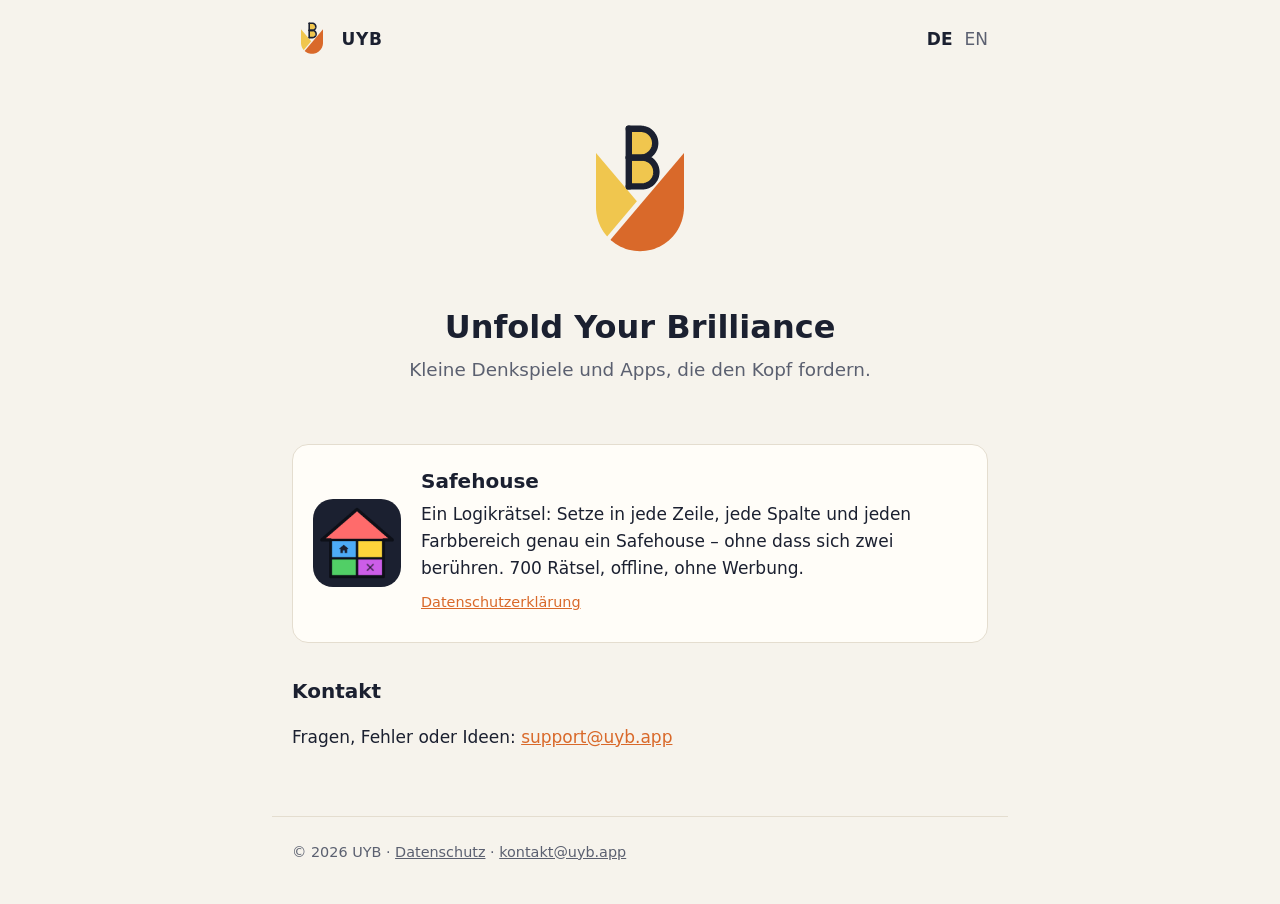
==== index.html @ 7bd93ede "Erste Fassung der UYB-Webseite (DE/EN) mit Datenschutzerklärung für Safehouse Co-Authored-By: Claude" ====
<!DOCTYPE html>
<html lang="de">
<head>
<meta charset="utf-8">
<meta name="viewport" content="width=device-width, initial-scale=1">
<title>UYB – Unfold Your Brilliance</title>
<meta name="description" content="UYB entwickelt kleine Denkspiele und Apps. Erste App: Safehouse, ein Logikrätsel.">
<link rel="icon" href="/assets/uyb.svg" type="image/svg+xml">
<link rel="alternate" hreflang="en" href="https://uyb.app/en/">
<link rel="stylesheet" href="/assets/style.css">
</head>
<body>
<header>
  <a class="home" href="/"><img src="/assets/uyb.svg" alt="">UYB</a>
  <nav class="lang"><a href="/" aria-current="page">DE</a><a href="/en/" lang="en">EN</a></nav>
</header>
<main>
  <section class="hero">
    <img src="/assets/uyb.svg" alt="UYB-Logo">
    <h1>Unfold Your Brilliance</h1>
    <p>Kleine Denkspiele und Apps, die den Kopf fordern.</p>
  </section>

  <section class="app">
    <img src="/assets/safehouse.png" alt="Safehouse-App-Symbol">
    <div>
      <h2>Safehouse</h2>
      <p>Ein Logikrätsel: Setze in jede Zeile, jede Spalte und jeden Farbbereich genau ein Safehouse – ohne dass sich zwei berühren. 700 Rätsel, offline, ohne Werbung.</p>
      <p class="small"><a href="/safehouse/datenschutz/">Datenschutzerklärung</a></p>
    </div>
  </section>

  <h2>Kontakt</h2>
  <p>Fragen, Fehler oder Ideen: <a href="mailto:support@uyb.app">support@uyb.app</a></p>
</main>
<footer>
  © 2026 UYB · <a href="/safehouse/datenschutz/">Datenschutz</a> · <a href="mailto:kontakt@uyb.app">kontakt@uyb.app</a>
</footer>
</body>
</html>
---- assets/style.css ----
:root{--bg:#f6f3ec;--fg:#1b2030;--muted:#5b6070;--accent:#d9692a;--card:#fffdf8;--line:#e4ddcf}
@media (prefers-color-scheme:dark){:root{--bg:#161a24;--fg:#f6f3ec;--muted:#a9adb8;--card:#1f2430;--line:#2d3342}}
*{box-sizing:border-box}
html{-webkit-text-size-adjust:100%}
body{margin:0;background:var(--bg);color:var(--fg);font:17px/1.6 system-ui,-apple-system,"Segoe UI",Roboto,sans-serif}
main{max-width:46rem;margin:0 auto;padding:2rem 1.25rem 3rem}
header{display:flex;align-items:center;justify-content:space-between;gap:1rem;max-width:46rem;margin:0 auto;padding:1.25rem 1.25rem 0}
header a.home{display:flex;align-items:center;gap:.6rem;color:inherit;text-decoration:none;font-weight:700;letter-spacing:.04em}
header img{width:40px;height:40px}
nav.lang a{color:var(--muted);text-decoration:none;margin-left:.75rem}
nav.lang a[aria-current]{color:var(--fg);font-weight:600}
h1{font-size:2rem;line-height:1.2;margin:1.5rem 0 .5rem}
h2{font-size:1.25rem;margin:2rem 0 .5rem}
a{color:var(--accent)}
.hero{text-align:center;padding:1.5rem 0}
.hero img{width:160px;height:160px}
.hero p{color:var(--muted);font-size:1.15rem;margin:.25rem 0}
.app{display:flex;gap:1.25rem;align-items:center;background:var(--card);border:1px solid var(--line);border-radius:16px;padding:1.25rem;margin-top:2rem}
.app img{width:88px;height:88px;border-radius:20px;flex:none}
.app h2{margin:0 0 .25rem}
.app p{margin:0 0 .5rem}
.small{color:var(--muted);font-size:.9rem}
.todo{background:#fff3c4;color:#5a4300;border-radius:6px;padding:.1rem .35rem}
footer{max-width:46rem;margin:0 auto;padding:1.5rem 1.25rem 2.5rem;color:var(--muted);font-size:.9rem;border-top:1px solid var(--line)}
footer a{color:var(--muted)}
@media (prefers-color-scheme:dark){.hero img,header img{background:#f6f3ec;border-radius:22%;padding:6%}}
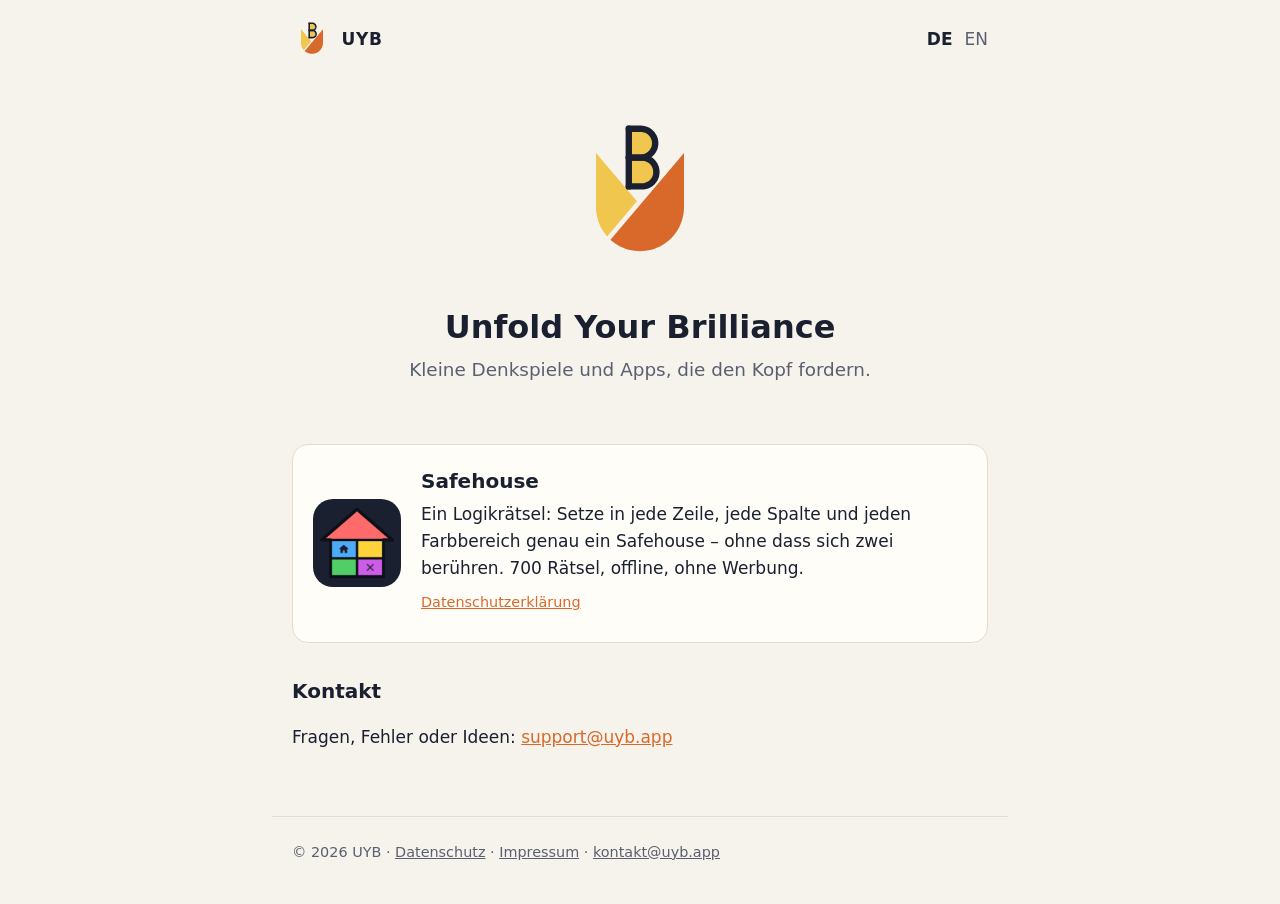
==== commit 65fd1011: "Verantwortlicher eingetragen, Impressum/Legal notice ergänzt Co-Authored-By: Claude Opus 5.5 <norepl" ====
--- a/index.html
+++ b/index.html
@@ -34,7 +34,7 @@
   <p>Fragen, Fehler oder Ideen: <a href="mailto:support@uyb.app">support@uyb.app</a></p>
 </main>
 <footer>
-  © 2026 UYB · <a href="/safehouse/datenschutz/">Datenschutz</a> · <a href="mailto:kontakt@uyb.app">kontakt@uyb.app</a>
+  © 2026 UYB · <a href="/safehouse/datenschutz/">Datenschutz</a> · <a href="/impressum/">Impressum</a> · <a href="mailto:kontakt@uyb.app">kontakt@uyb.app</a>
 </footer>
 </body>
 </html>
